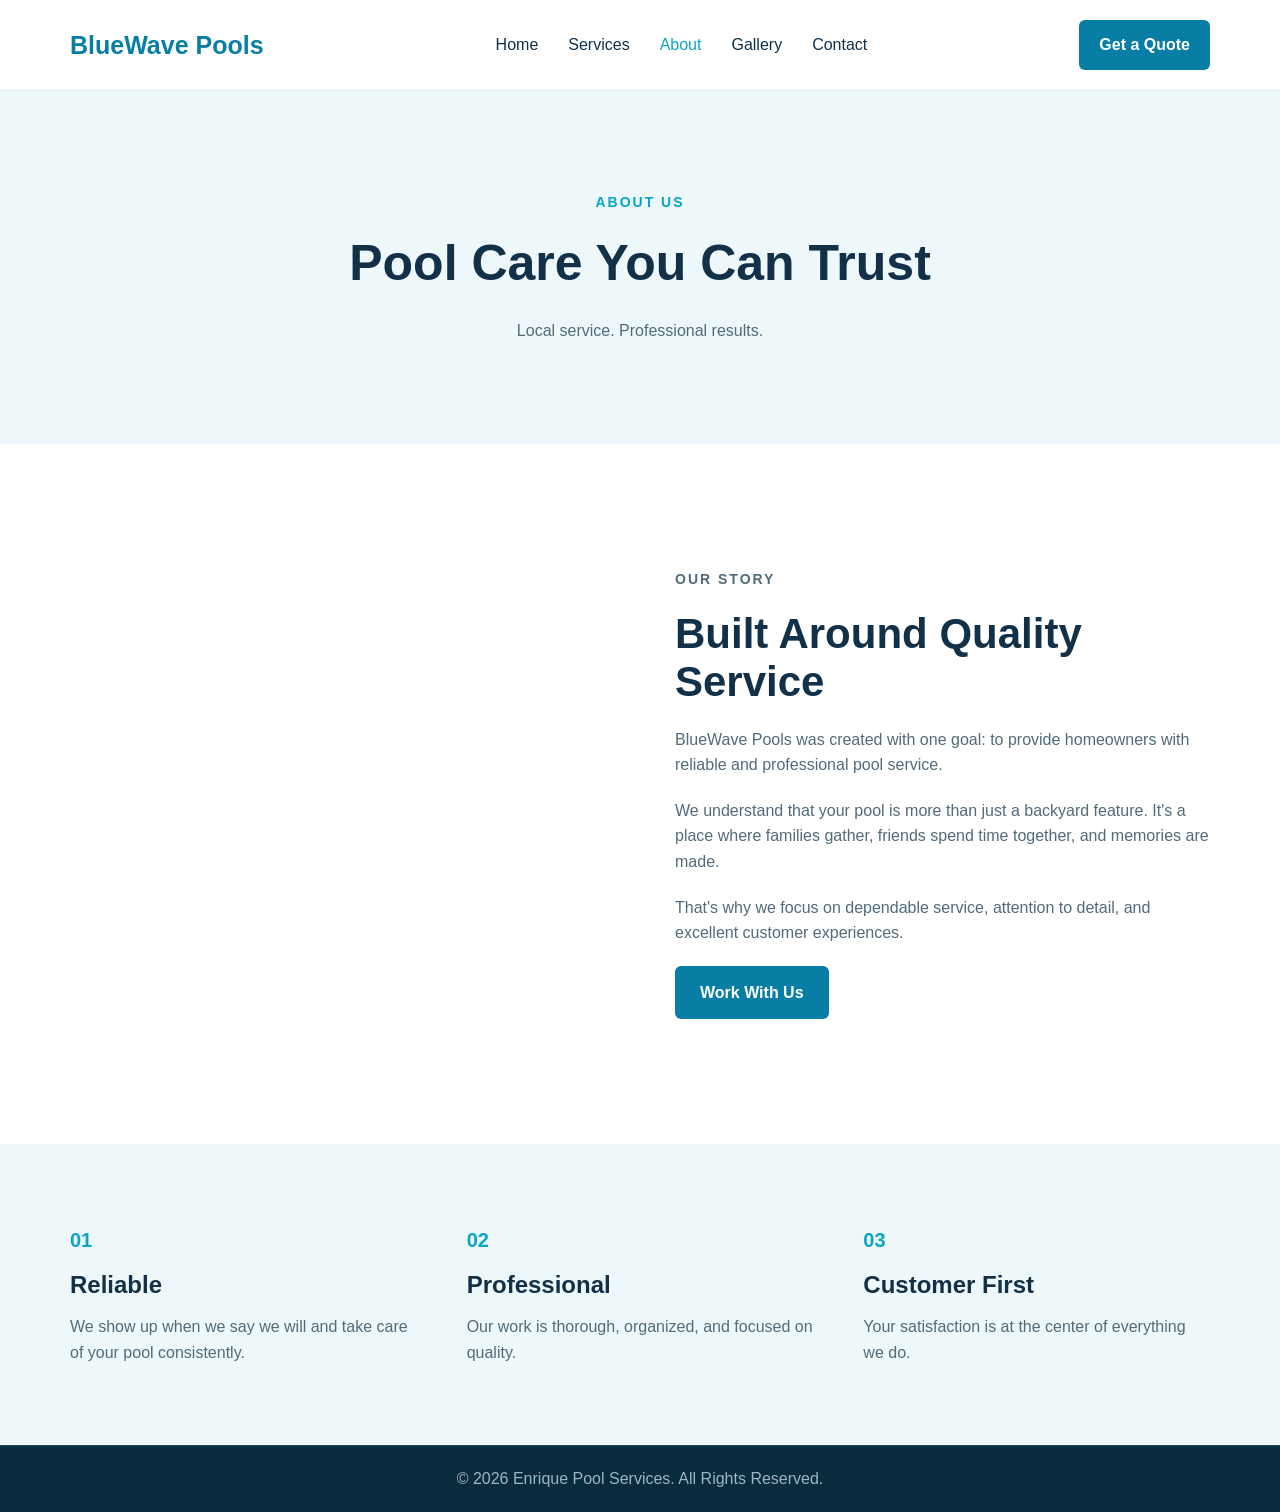
==== about.html @ 79f256fd "I worked on the structure and details of this website's code." ====
<!DOCTYPE html>
<html lang="en">
<head>
    <meta charset="UTF-8">
    <meta name="viewport" content="width=device-width, initial-scale=1.0">
    <title>About Us | BlueWave Pools</title>
    <link rel="stylesheet" href="style.css">
</head>

<body>

<header>
    <nav class="navbar">
        <div class="logo">BlueWave Pools</div>

        <ul class="nav-links">
            <li><a href="index.html">Home</a></li>
            <li><a href="services.html">Services</a></li>
            <li><a href="about.html" class="active">About</a></li>
            <li><a href="gallery.html">Gallery</a></li>
            <li><a href="contact.html">Contact</a></li>
        </ul>

        <a href="contact.html" class="nav-button">Get a Quote</a>
    </nav>
</header>


<section class="page-header">
    <p class="small-title">ABOUT US</p>
    <h1>Pool Care You Can Trust</h1>
    <p>
        Local service. Professional results.
    </p>
</section>


<section class="about-section">

    <div class="about-image"></div>

    <div class="about-text">
        <p class="small-title">OUR STORY</p>

        <h2>Built Around Quality Service</h2>

        <p>
            BlueWave Pools was created with one goal:
            to provide homeowners with reliable and
            professional pool service.
        </p>

        <p>
            We understand that your pool is more than
            just a backyard feature. It's a place where
            families gather, friends spend time together,
            and memories are made.
        </p>

        <p>
            That's why we focus on dependable service,
            attention to detail, and excellent customer
            experiences.
        </p>

        <a href="contact.html" class="button">
            Work With Us
        </a>
    </div>

</section>


<section class="values">

    <div>
        <h3>01</h3>
        <h2>Reliable</h2>
        <p>
            We show up when we say we will and
            take care of your pool consistently.
        </p>
    </div>

    <div>
        <h3>02</h3>
        <h2>Professional</h2>
        <p>
            Our work is thorough, organized,
            and focused on quality.
        </p>
    </div>

    <div>
        <h3>03</h3>
        <h2>Customer First</h2>
        <p>
            Your satisfaction is at the center
            of everything we do.
        </p>
    </div>

</section>


<footer>
    <div class="copyright">
        © 2026 Enrique Pool Services. All Rights Reserved.
    </div>
</footer>

</body>
</html>
---- style.css ----
/* =========================
   GENERAL
========================= */

* {
    margin: 0;
    padding: 0;
    box-sizing: border-box;
}

body {
    font-family: Arial, Helvetica, sans-serif;
    color: #123047;
    background: #ffffff;
    line-height: 1.6;
}

a {
    text-decoration: none;
    color: inherit;
}

ul {
    padding-left: 20px;
}


/* =========================
   NAVIGATION
========================= */

header {
    background: white;
    border-bottom: 1px solid #e5edf2;
}

.navbar {
    max-width: 1200px;
    margin: auto;
    padding: 20px 30px;

    display: flex;
    align-items: center;
    justify-content: space-between;
}

.logo {
    font-size: 25px;
    font-weight: bold;
    color: #087ea4;
}

.nav-links {
    display: flex;
    gap: 30px;
    list-style: none;
}

.nav-links a {
    color: #123047;
    font-weight: 500;
}

.nav-links a:hover,
.nav-links .active {
    color: #08a5c7;
}

.nav-button {
    background: #087ea4;
    color: white;
    padding: 12px 20px;
    border-radius: 6px;
    font-weight: bold;
}

.nav-button:hover {
    background: #05617f;
}


/* =========================
   BUTTONS
========================= */

.button {
    display: inline-block;
    background: #087ea4;
    color: white;
    padding: 14px 25px;
    border-radius: 6px;
    border: none;
    cursor: pointer;
    font-weight: bold;
}

.button:hover {
    background: #05617f;
}

.button.secondary {
    background: transparent;
    border: 2px solid white;
    margin-left: 10px;
}

.button.secondary:hover {
    background: white;
    color: #087ea4;
}


/* =========================
   HERO
========================= */

.hero {
    min-height: 650px;

    background:
        linear-gradient(
            rgba(5, 45, 70, 0.55),
            rgba(5, 45, 70, 0.55)
        ),
        url("images/pool-hero.jpg");

    background-size: cover;
    background-position: center;

    display: flex;
    align-items: center;
}

.hero-content {
    max-width: 1200px;
    width: 100%;
    margin: auto;
    padding: 50px 30px;
    color: white;
}

.small-title {
    color: #08a5c7;
    font-size: 14px;
    font-weight: bold;
    letter-spacing: 2px;
    margin-bottom: 10px;
}

.hero .small-title {
    color: #9beaf7;
}

.hero h1 {
    font-size: 65px;
    line-height: 1.05;
    margin-bottom: 25px;
}

.hero h1 span {
    color: #75d9ed;
}

.hero p {
    max-width: 550px;
    font-size: 18px;
    margin-bottom: 30px;
}

.hero-buttons {
    display: flex;
    align-items: center;
}


/* =========================
   SECTIONS
========================= */

.section {
    max-width: 1200px;
    margin: auto;
    padding: 100px 30px;
}

.section-title {
    text-align: center;
    max-width: 650px;
    margin: 0 auto 50px;
}

.section-title h2,
.why-content h2,
.about-text h2 {
    font-size: 42px;
    line-height: 1.15;
    margin-bottom: 20px;
}


/* =========================
   CARDS
========================= */

.cards {
    display: grid;
    grid-template-columns: repeat(3, 1fr);
    gap: 25px;
}

.card {
    padding: 35px;
    background: #f4fafc;
    border-radius: 10px;
    transition: transform 0.2s, box-shadow 0.2s;
}

.card:hover {
    transform: translateY(-5px);
    box-shadow: 0 10px 30px rgba(0,0,0,0.08);
}

.icon {
    font-size: 40px;
    margin-bottom: 15px;
}

.card h3 {
    font-size: 22px;
    margin-bottom: 10px;
}

.card p {
    margin-bottom: 20px;
    color: #536b78;
}

.card a {
    color: #087ea4;
    font-weight: bold;
}


/* =========================
   WHY US
========================= */

.why-us {
    display: grid;
    grid-template-columns: 1fr 1fr;
    min-height: 600px;
}

.why-image {
    background:
        linear-gradient(
            rgba(0, 80, 110, 0.15),
            rgba(0, 80, 110, 0.15)
        ),
        url("images/pool-family.jpg");

    background-size: cover;
    background-position: center;
}

.why-content {
    padding: 80px;
    display: flex;
    flex-direction: column;
    justify-content: center;
    background: #eef8fb;
}

.why-content p {
    color: #536b78;
    margin-bottom: 25px;
}

.stats {
    display: flex;
    gap: 40px;
    margin: 20px 0 30px;
}

.stats div {
    display: flex;
    flex-direction: column;
}

.stats strong {
    font-size: 30px;
    color: #087ea4;
}

.stats span {
    font-size: 13px;
}


/* =========================
   PAGE HEADER
========================= */

.page-header {
    text-align: center;
    padding: 100px 30px;
    background: #eef8fb;
}

.page-header h1 {
    font-size: 50px;
    margin-bottom: 15px;
}

.page-header p:last-child {
    color: #536b78;
}


/* =========================
   ABOUT
========================= */

.about-section {
    max-width: 1200px;
    margin: auto;
    padding: 100px 30px;

    display: grid;
    grid-template-columns: 1fr 1fr;
    gap: 70px;
    align-items: center;
}

.about-image {
    min-height: 500px;

    background: url("images/pool-about.jpg");
    background-size: cover;
    background-position: center;

    border-radius: 10px;
}

.about-text p {
    color: #536b78;
    margin-bottom: 20px;
}

.values {
    background: #eef8fb;
    padding: 80px max(30px, calc((100% - 1140px) / 2));

    display: grid;
    grid-template-columns: repeat(3, 1fr);
    gap: 50px;
}

.values h3 {
    color: #08a5c7;
    font-size: 20px;
}

.values h2 {
    margin: 10px 0;
}

.values p {
    color: #536b78;
}


/* =========================
   GALLERY
========================= */

.gallery {
    max-width: 1200px;
    margin: auto;
    padding: 100px 30px;

    display: grid;
    grid-template-columns: repeat(3, 1fr);
    gap: 25px;
}

.pool-placeholder {
    height: 250px;

    background: linear-gradient(
        135deg,
        #bcecf5,
        #087ea4
    );

    display: flex;
    justify-content: center;
    align-items: center;

    color: white;
    font-weight: bold;
    letter-spacing: 2px;

    border-radius: 8px;
}

.gallery-item h3 {
    margin-top: 12px;
}


/* =========================
   CONTACT
========================= */

.contact-section {
    max-width: 1100px;
    margin: auto;
    padding: 100px 30px;

    display: grid;
    grid-template-columns: 1fr 1.3fr;
    gap: 80px;
}

.contact-info h2 {
    font-size: 40px;
    margin-bottom: 15px;
}

.contact-info > p {
    color: #536b78;
    margin-bottom: 40px;
}

.contact-detail {
    margin-bottom: 25px;
}

.contact-detail p {
    color: #536b78;
}

.contact-form {
    display: flex;
    flex-direction: column;
}

.contact-form label {
    margin-bottom: 6px;
    font-weight: bold;
}

.contact-form input,
.contact-form select,
.contact-form textarea {
    font-family: inherit;
    font-size: 16px;

    padding: 13px;
    margin-bottom: 20px;

    border: 1px solid #ccdce3;
    border-radius: 5px;
}

.contact-form input:focus,
.contact-form select:focus,
.contact-form textarea:focus {
    outline: 2px solid #75d9ed;
}

.contact-form .button {
    align-self: flex-start;
}


/* =========================
   CTA
========================= */

.cta {
    text-align: center;
    padding: 100px 30px;
    background: #087ea4;
    color: white;
}

.cta h2 {
    font-size: 42px;
    margin-bottom: 10px;
}

.cta p {
    margin-bottom: 30px;
}

.cta .button {
    background: white;
    color: #087ea4;
}


/* =========================
   FOOTER
========================= */

footer {
    background: #082b3d;
    color: white;
}

.footer-content {
    max-width: 1200px;
    margin: auto;
    padding: 60px 30px;

    display: grid;
    grid-template-columns: 2fr 1fr 1fr;
    gap: 50px;
}

.footer-content h3 {
    font-size: 24px;
    margin-bottom: 10px;
}

.footer-content h4 {
    margin-bottom: 15px;
}

.footer-content p {
    color: #b7cbd4;
}

.footer-content a {
    display: block;
    color: #b7cbd4;
    margin-bottom: 8px;
}

.footer-content a:hover {
    color: white;
}

.copyright {
    text-align: center;
    border-top: 1px solid #21485a;
    padding: 20px;
    color: #9fb6c0;
}


/* =========================
   MOBILE
========================= */

@media (max-width: 800px) {

    .navbar {
        flex-direction: column;
        gap: 20px;
    }

    .nav-links {
        flex-wrap: wrap;
        justify-content: center;
        gap: 15px;
    }

    .hero h1 {
        font-size: 45px;
    }

    .hero-buttons {
        flex-direction: column;
        align-items: flex-start;
        gap: 10px;
    }

    .button.secondary {
        margin-left: 0;
    }

    .cards {
        grid-template-columns: 1fr;
    }

    .why-us {
        grid-template-columns: 1fr;
    }

    .why-image {
        min-height: 400px;
    }

    .why-content {
        padding: 60px 30px;
    }

    .about-section {
        grid-template-columns: 1fr;
    }

    .values {
        grid-template-columns: 1fr;
    }

    .gallery {
        grid-template-columns: 1fr;
    }

    .contact-section {
        grid-template-columns: 1fr;
    }

    .footer-content {
        grid-template-columns: 1fr;
    }

}
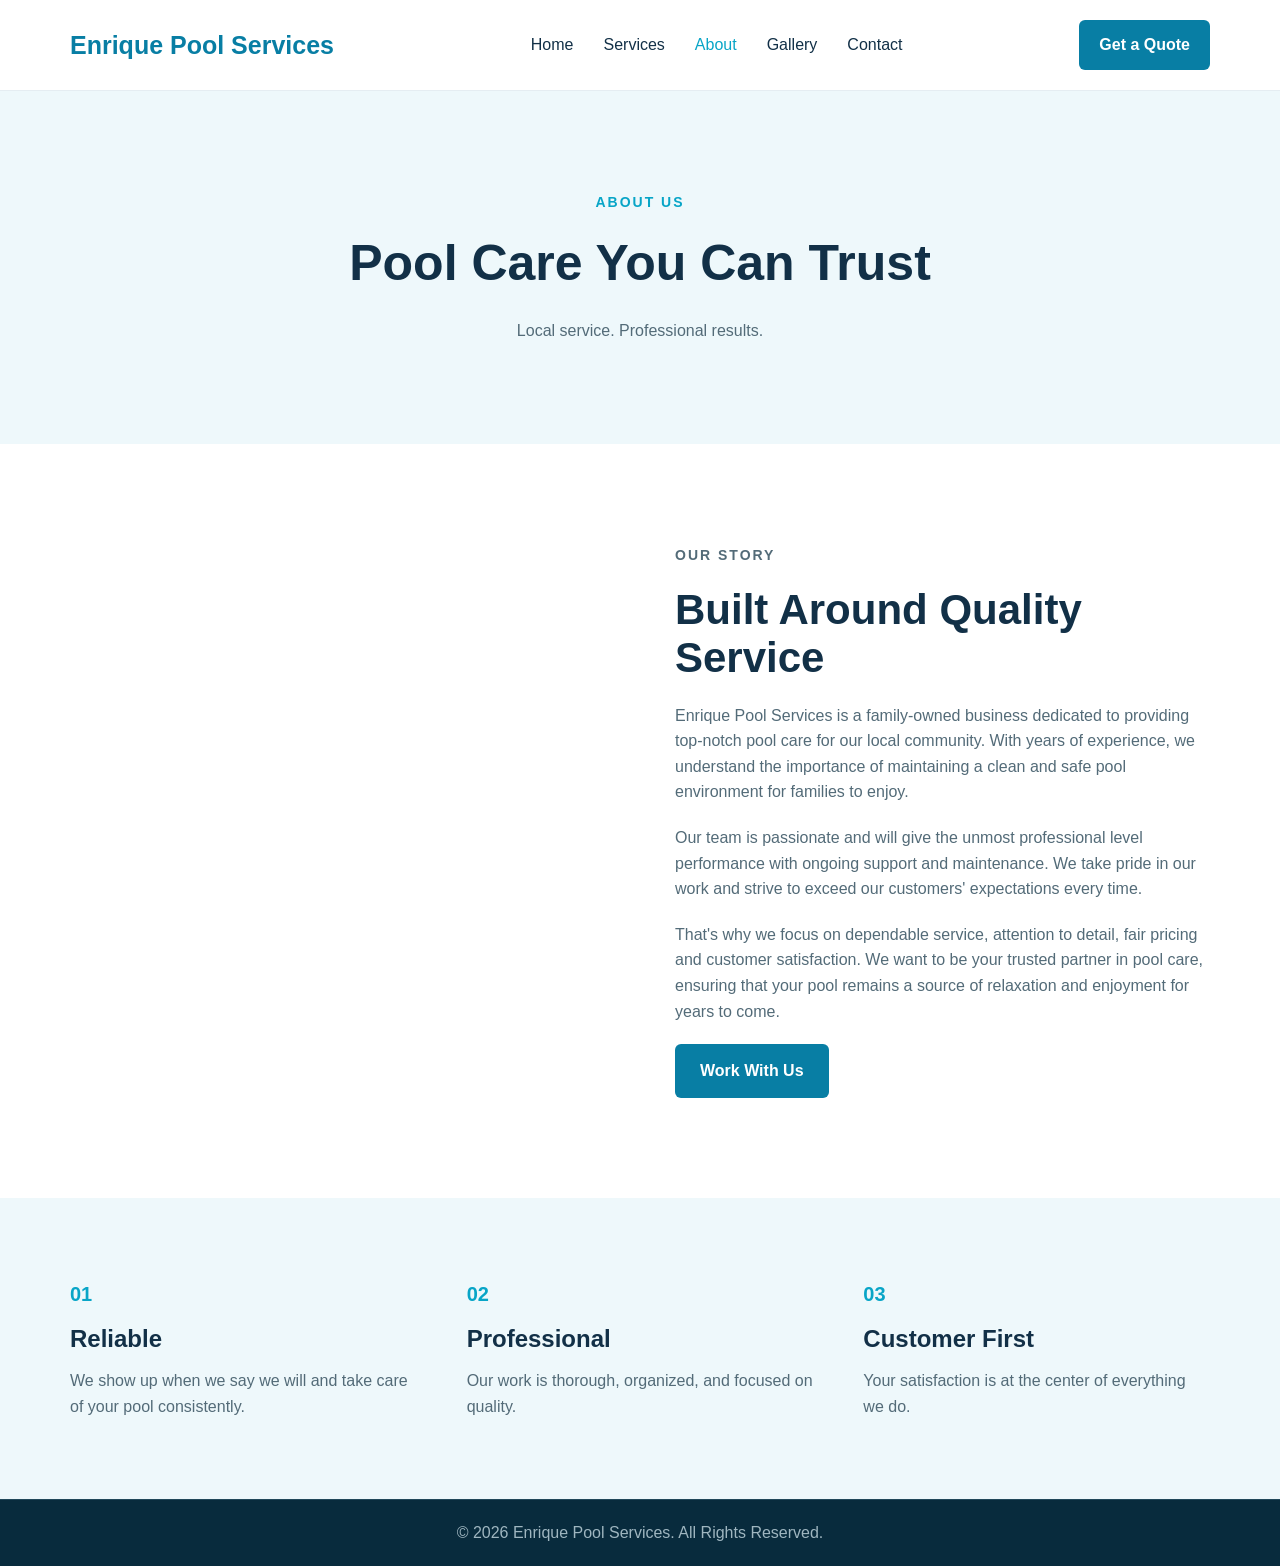
==== commit 9ecb0fbb: "I edited more parts of each page." ====
--- a/about.html
+++ b/about.html
@@ -3,7 +3,7 @@
 <head>
     <meta charset="UTF-8">
     <meta name="viewport" content="width=device-width, initial-scale=1.0">
-    <title>About Us | BlueWave Pools</title>
+    <title>Enrique Pool Services</title>
     <link rel="stylesheet" href="style.css">
 </head>
 
@@ -11,7 +11,7 @@
 
 <header>
     <nav class="navbar">
-        <div class="logo">BlueWave Pools</div>
+        <div class="logo">Enrique Pool Services</div>
 
         <ul class="nav-links">
             <li><a href="index.html">Home</a></li>
@@ -45,22 +45,22 @@
         <h2>Built Around Quality Service</h2>
 
         <p>
-            BlueWave Pools was created with one goal:
-            to provide homeowners with reliable and
-            professional pool service.
+            Enrique Pool Services is a family-owned business
+            dedicated to providing top-notch pool care for
+            our local community. With years of experience,
+            we understand the importance of maintaining a
+            clean and safe pool environment for families to enjoy.
         </p>
 
         <p>
-            We understand that your pool is more than
-            just a backyard feature. It's a place where
-            families gather, friends spend time together,
-            and memories are made.
+            Our team is passionate and will give the unmost professional level performance with ongoing support and maintenance. 
+            We take pride in our work and strive to exceed our customers' expectations every time.
         </p>
 
         <p>
             That's why we focus on dependable service,
-            attention to detail, and excellent customer
-            experiences.
+            attention to detail, fair pricing and customer satisfaction. 
+            We want to be your trusted partner in pool care, ensuring that your pool remains a source of relaxation and enjoyment for years to come.
         </p>
 
         <a href="contact.html" class="button">
--- a/style.css
+++ b/style.css
@@ -407,6 +407,34 @@
 .gallery-item h3 {
     margin-top: 12px;
 }
+.gallery {
+    display: grid;
+    grid-template-columns: repeat(3, 1fr);
+    gap: 25px;
+    padding: 40px;
+    max-width: 1200px;
+    margin: 0 auto;
+}
+
+.gallery-item {
+    background: white;
+    border-radius: 12px;
+    overflow: hidden;
+    box-shadow: 0 4px 12px rgba(0, 0, 0, 0.12);
+}
+
+.gallery-item img {
+    width: 100%;
+    height: 250px;
+    object-fit: cover;
+    display: block;
+}
+
+.gallery-item h3 {
+    padding: 15px;
+    margin: 0;
+    text-align: center;
+}
 
 
 /* =========================
@@ -618,4 +646,82 @@
         grid-template-columns: 1fr;
     }
 
+}
+/* =========================
+   PAYMENT OPTIONS
+========================= */
+
+.payment-section {
+    padding: 60px 40px;
+    text-align: center;
+    background: #f4f9fb;
+}
+
+.payment-section h2 {
+    color: #123047;
+    font-size: 32px;
+    margin-bottom: 10px;
+}
+
+.payment-section > p {
+    margin-bottom: 30px;
+    color: #555;
+}
+
+.payment-options {
+    display: flex;
+    justify-content: center;
+    gap: 25px;
+    max-width: 1000px;
+    margin: 0 auto 30px;
+}
+
+.payment-card {
+    background: white;
+    padding: 25px;
+    width: 30%;
+    border-radius: 10px;
+    box-shadow: 0 4px 12px rgba(0, 0, 0, 0.1);
+}
+
+.payment-card h3 {
+    color: #123047;
+    margin-bottom: 10px;
+}
+
+.payment-card p {
+    color: #555;
+    line-height: 1.5;
+}
+
+.payment-section .button {
+    display: inline-block;
+    margin-top: 10px;
+}
+.contact-detail a {
+    color: inherit;
+    text-decoration: none;
+}
+
+.contact-detail a:hover {
+    text-decoration: underline;
+}
+/* CLICKABLE CONTACT LINKS */
+
+footer p a {
+    color: inherit;
+    text-decoration: none;
+}
+
+footer p a:hover {
+    text-decoration: underline;
+}
+
+.contact-detail p a {
+    color: inherit;
+    text-decoration: none;
+}
+
+.contact-detail p a:hover {
+    text-decoration: underline;
 }
